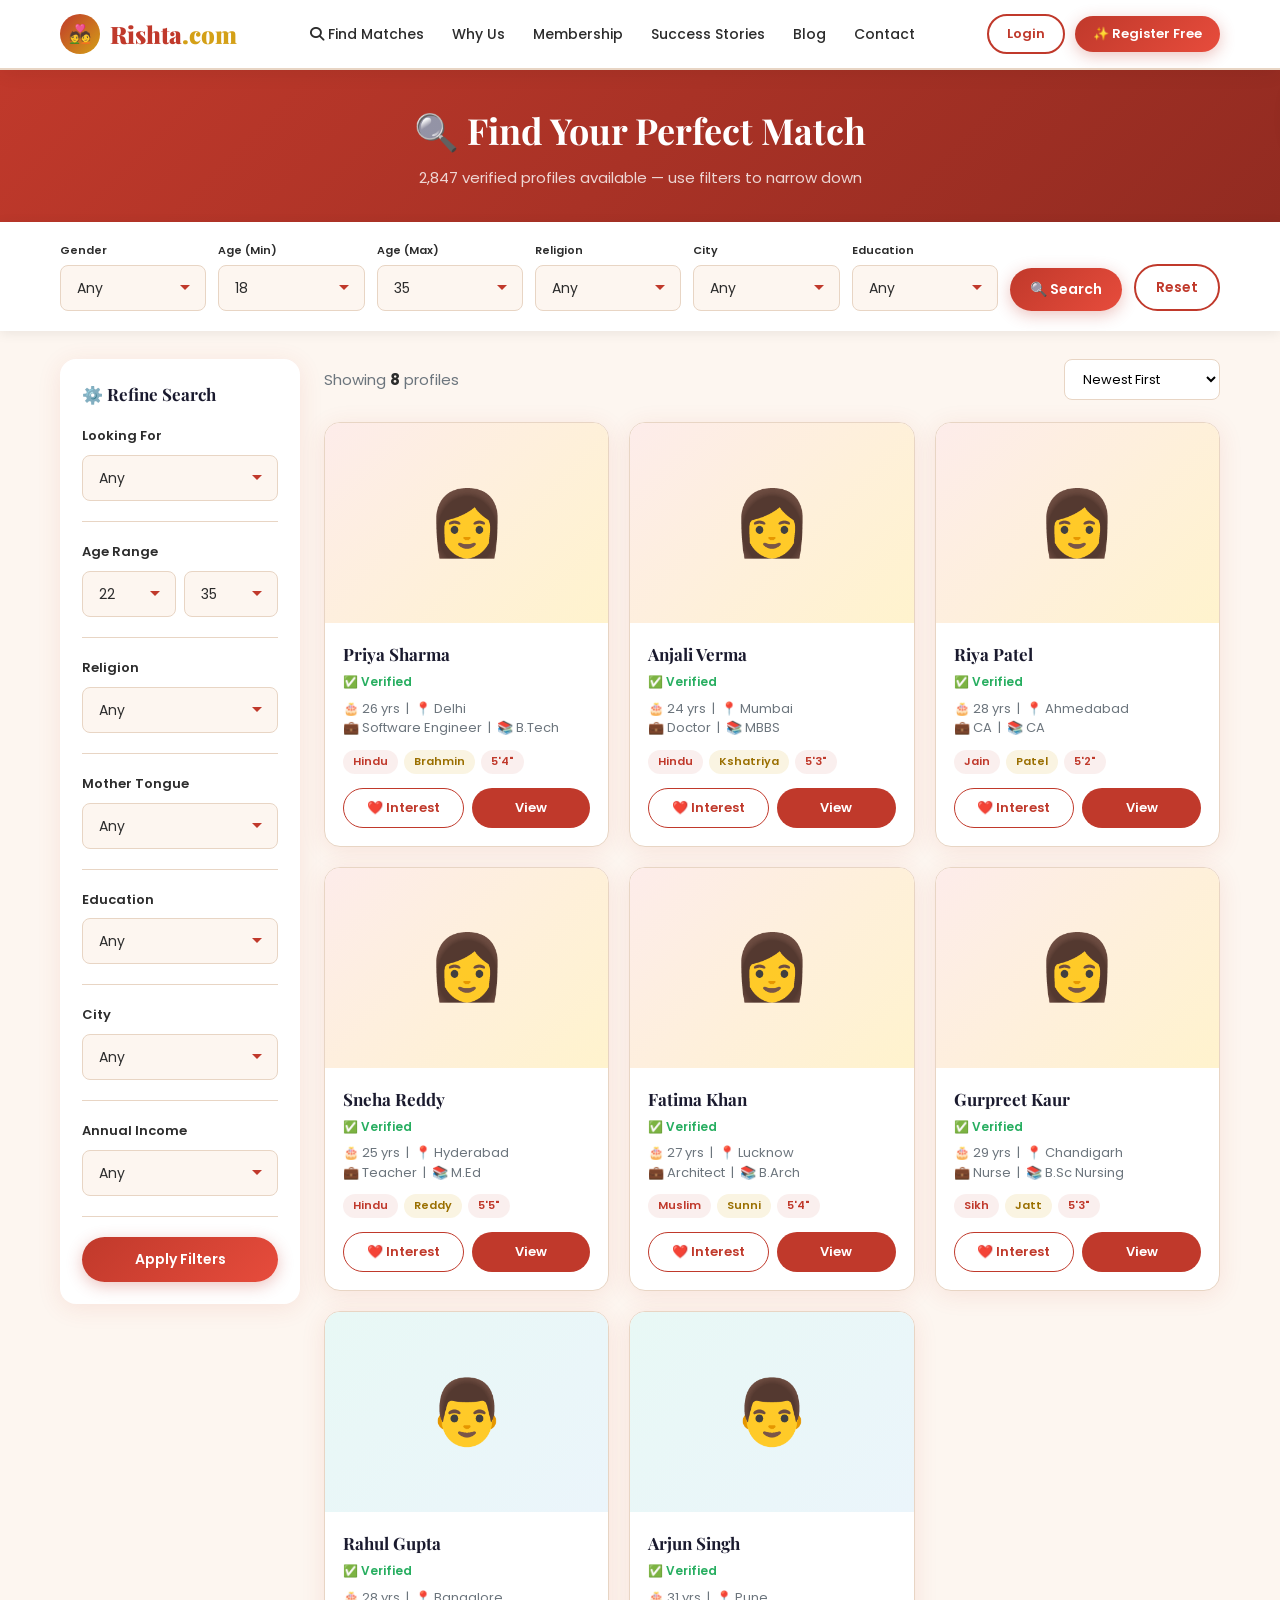
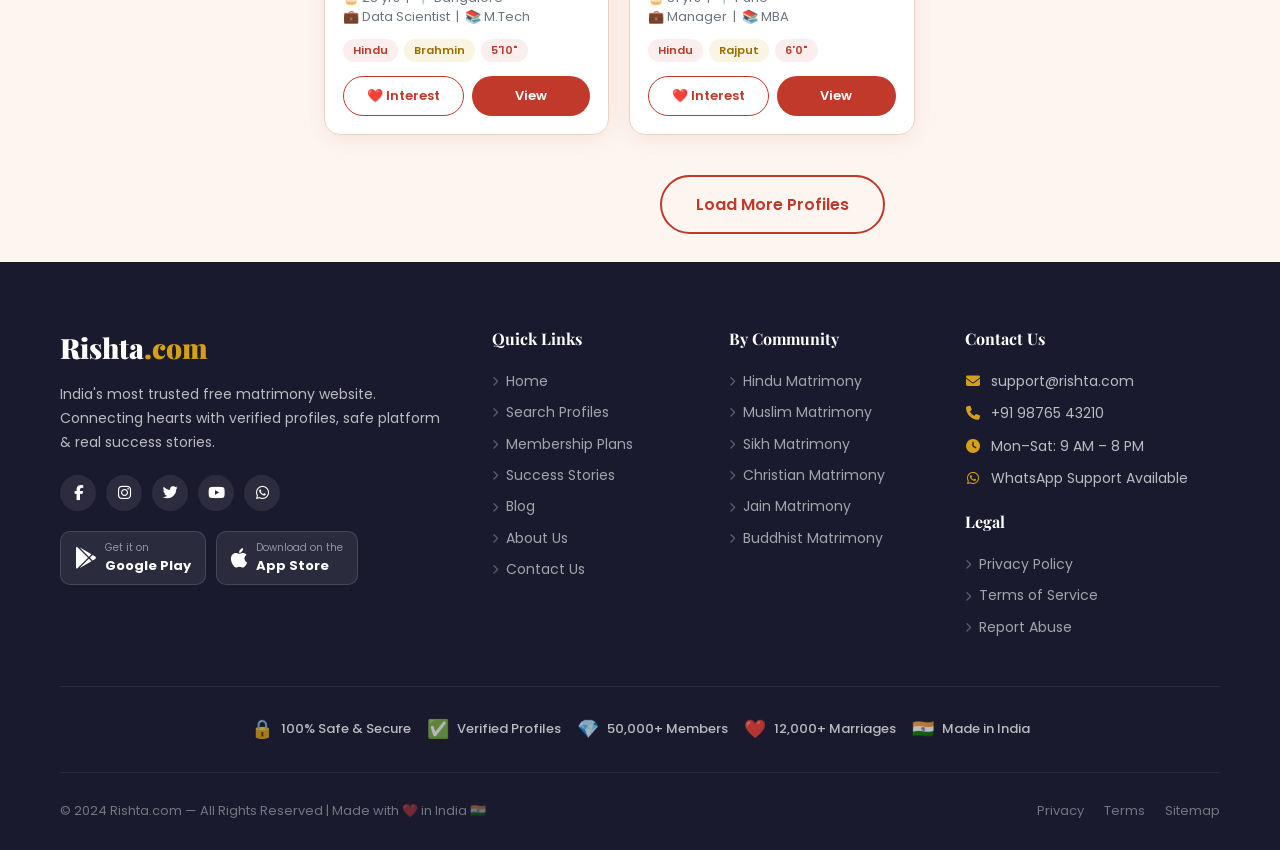
==== search.html @ bf3162d8 "Add files via upload" ====
<!DOCTYPE html>
<html lang="en">
<head>
<meta charset="UTF-8">
<meta name="viewport" content="width=device-width, initial-scale=1.0">
<meta name="description" content="Search matrimony profiles on Rishta.com. Filter by age, religion, city, education and find your perfect match.">
<title>Search Profiles - Rishta.com</title>
<link href="https://fonts.googleapis.com/css2?family=Playfair+Display:wght@400;600;700;900&family=Poppins:wght@300;400;500;600;700&display=swap" rel="stylesheet">
<link rel="stylesheet" href="https://cdnjs.cloudflare.com/ajax/libs/font-awesome/6.5.0/css/all.min.css">
<link rel="stylesheet" href="styles.css">
<style>
body { padding-top: var(--navbar-height); background: var(--off-white); }
.search-hero { background: linear-gradient(135deg, var(--red), var(--red-dark)); padding: 32px 0; text-align: center; }
.search-hero h1 { font-family: var(--font-display); font-size: clamp(22px,4vw,36px); color: white; font-weight: 700; margin-bottom: 6px; }
.search-hero p { font-size: 15px; color: rgba(255,255,255,0.8); }
.filters-bar { background: white; padding: 20px 0; box-shadow: 0 2px 12px rgba(0,0,0,0.08); position: sticky; top: var(--navbar-height); z-index: 100; }
.filters-inner { display: flex; gap: 12px; align-items: flex-end; flex-wrap: wrap; }
.filters-inner .form-group { min-width: 130px; flex: 1; }
.filters-inner .form-group label { font-size: 11px; }
.filter-btn { padding: 11px 20px; white-space: nowrap; }
.results-area { max-width: 1200px; margin: 0 auto; padding: 28px 20px; }
.results-bar { display: flex; justify-content: space-between; align-items: center; margin-bottom: 22px; flex-wrap: wrap; gap: 10px; }
.results-count { font-size: 15px; color: var(--gray); }
.results-count strong { color: var(--text); font-weight: 700; }
.sort-select { padding: 9px 14px; border: 1.5px solid var(--border); border-radius: var(--radius-sm); font-family: var(--font-body); font-size: 13px; background: white; }
.profiles-grid { display: grid; grid-template-columns: repeat(3, 1fr); gap: 20px; }
.load-more { text-align: center; margin-top: 40px; }
.no-results { text-align: center; padding: 60px 20px; }
.no-results .emoji { font-size: 60px; margin-bottom: 16px; }
/* Filter sidebar (desktop) */
.search-layout { display: grid; grid-template-columns: 240px 1fr; gap: 24px; align-items: start; }
.filter-sidebar { background: white; border-radius: var(--radius); padding: 22px; box-shadow: var(--shadow); position: sticky; top: calc(var(--navbar-height) + 80px); }
.filter-sidebar h3 { font-family: var(--font-display); font-size: 17px; font-weight: 700; margin-bottom: 18px; color: var(--dark); }
.filter-group { margin-bottom: 20px; padding-bottom: 20px; border-bottom: 1px solid var(--border); }
.filter-group:last-child { border: none; margin: 0; padding: 0; }
.filter-group label { font-size: 13px; font-weight: 600; color: var(--text); display: block; margin-bottom: 8px; }
.range-row { display: flex; gap: 8px; }
.range-row select { flex: 1; }
@media (max-width: 900px) { .search-layout { grid-template-columns: 1fr; } .filter-sidebar { display: none; } .profiles-grid { grid-template-columns: repeat(2,1fr); } }
@media (max-width: 500px) { .profiles-grid { grid-template-columns: 1fr; } }
</style>
</head>
<body>
<div id="header-placeholder"></div>

<div class="search-hero">
  <div class="container">
    <h1>🔍 Find Your Perfect Match</h1>
    <p>2,847 verified profiles available — use filters to narrow down</p>
  </div>
</div>

<!-- Sticky Filter Bar (mobile/tablet) -->
<div class="filters-bar">
  <div class="container">
    <div class="filters-inner">
      <div class="form-group"><label>Gender</label><select class="form-control" id="fGender"><option>Any</option><option>Female</option><option>Male</option></select></div>
      <div class="form-group"><label>Age (Min)</label><select class="form-control" id="fAgeMin"><option>18</option><option>20</option><option>22</option><option>24</option><option>26</option><option>28</option><option>30</option></select></div>
      <div class="form-group"><label>Age (Max)</label><select class="form-control" id="fAgeMax"><option>35</option><option>30</option><option>32</option><option>38</option><option>40</option><option>45</option></select></div>
      <div class="form-group"><label>Religion</label><select class="form-control" id="fReligion"><option>Any</option><option>Hindu</option><option>Muslim</option><option>Sikh</option><option>Christian</option><option>Jain</option></select></div>
      <div class="form-group"><label>City</label><select class="form-control" id="fCity"><option>Any</option><option>Delhi</option><option>Mumbai</option><option>Bangalore</option><option>Hyderabad</option><option>Chennai</option><option>Pune</option><option>Ahmedabad</option></select></div>
      <div class="form-group"><label>Education</label><select class="form-control" id="fEdu"><option>Any</option><option>Graduate</option><option>Post Graduate</option><option>PhD</option><option>Professional</option></select></div>
      <button class="btn btn-primary filter-btn" onclick="applyFilters()">🔍 Search</button>
      <button class="btn btn-outline filter-btn" onclick="resetFilters()">Reset</button>
    </div>
  </div>
</div>

<div class="container results-area">
  <div class="search-layout">

    <!-- Sidebar Filters (desktop) -->
    <div class="filter-sidebar">
      <h3>⚙️ Refine Search</h3>
      <div class="filter-group">
        <label>Looking For</label>
        <select class="form-control"><option>Any</option><option>Female</option><option>Male</option></select>
      </div>
      <div class="filter-group">
        <label>Age Range</label>
        <div class="range-row">
          <select class="form-control"><option>22</option><option>24</option><option>26</option><option>28</option><option>30</option></select>
          <select class="form-control"><option>35</option><option>30</option><option>32</option><option>38</option><option>40</option></select>
        </div>
      </div>
      <div class="filter-group">
        <label>Religion</label>
        <select class="form-control"><option>Any</option><option>Hindu</option><option>Muslim</option><option>Sikh</option><option>Christian</option><option>Jain</option></select>
      </div>
      <div class="filter-group">
        <label>Mother Tongue</label>
        <select class="form-control"><option>Any</option><option>Hindi</option><option>Tamil</option><option>Telugu</option><option>Marathi</option><option>Punjabi</option><option>Bengali</option></select>
      </div>
      <div class="filter-group">
        <label>Education</label>
        <select class="form-control"><option>Any</option><option>Graduate</option><option>Post Graduate</option><option>PhD</option><option>Professional Degree</option></select>
      </div>
      <div class="filter-group">
        <label>City</label>
        <select class="form-control"><option>Any</option><option>Delhi</option><option>Mumbai</option><option>Bangalore</option><option>Hyderabad</option><option>Chennai</option></select>
      </div>
      <div class="filter-group">
        <label>Annual Income</label>
        <select class="form-control"><option>Any</option><option>Below 3 LPA</option><option>3–5 LPA</option><option>5–10 LPA</option><option>10–20 LPA</option><option>20+ LPA</option></select>
      </div>
      <button class="btn btn-primary btn-full" onclick="applyFilters()">Apply Filters</button>
    </div>

    <!-- Results -->
    <div>
      <div class="results-bar">
        <div class="results-count">Showing <strong id="resultCount">8</strong> profiles</div>
        <select class="sort-select" onchange="sortProfiles(this.value)">
          <option value="new">Newest First</option>
          <option value="age-asc">Age: Low to High</option>
          <option value="age-desc">Age: High to Low</option>
        </select>
      </div>
      <div class="profiles-grid" id="searchGrid"></div>
      <div class="load-more">
        <button class="btn btn-outline btn-lg" onclick="showToast('Register to see more profiles!')">Load More Profiles</button>
      </div>
    </div>

  </div>
</div>

<div id="footer-placeholder"></div>

<script>
const profiles = [
  {id:1,name:"Priya Sharma",age:26,city:"Delhi",religion:"Hindu",profession:"Software Engineer",edu:"B.Tech",photo:"👩",caste:"Brahmin",height:"5'4\"",salary:"8 LPA",gender:"female"},
  {id:2,name:"Anjali Verma",age:24,city:"Mumbai",religion:"Hindu",profession:"Doctor",edu:"MBBS",photo:"👩",caste:"Kshatriya",height:"5'3\"",salary:"12 LPA",gender:"female"},
  {id:3,name:"Riya Patel",age:28,city:"Ahmedabad",religion:"Jain",profession:"CA",edu:"CA",photo:"👩",caste:"Patel",height:"5'2\"",salary:"10 LPA",gender:"female"},
  {id:4,name:"Sneha Reddy",age:25,city:"Hyderabad",religion:"Hindu",profession:"Teacher",edu:"M.Ed",photo:"👩",caste:"Reddy",height:"5'5\"",salary:"5 LPA",gender:"female"},
  {id:5,name:"Fatima Khan",age:27,city:"Lucknow",religion:"Muslim",profession:"Architect",edu:"B.Arch",photo:"👩",caste:"Sunni",height:"5'4\"",salary:"7 LPA",gender:"female"},
  {id:6,name:"Gurpreet Kaur",age:29,city:"Chandigarh",religion:"Sikh",profession:"Nurse",edu:"B.Sc Nursing",photo:"👩",caste:"Jatt",height:"5'3\"",salary:"6 LPA",gender:"female"},
  {id:7,name:"Rahul Gupta",age:28,city:"Bangalore",religion:"Hindu",profession:"Data Scientist",edu:"M.Tech",photo:"👨",caste:"Brahmin",height:"5'10\"",salary:"18 LPA",gender:"male"},
  {id:8,name:"Arjun Singh",age:31,city:"Pune",religion:"Hindu",profession:"Manager",edu:"MBA",photo:"👨",caste:"Rajput",height:"6'0\"",salary:"25 LPA",gender:"male"},
];

let filteredProfiles = [...profiles];

function renderGrid(data) {
  const grid = document.getElementById('searchGrid');
  document.getElementById('resultCount').textContent = data.length;
  if(!data.length) { grid.innerHTML = `<div class="no-results" style="grid-column:1/-1"><div class="emoji">🔍</div><h3>No profiles found</h3><p>Try adjusting your filters</p></div>`; return; }
  grid.innerHTML = data.map(p => {
    const bg = p.gender==='female' ? 'linear-gradient(135deg,#FDECEA,#FFF3CD)' : 'linear-gradient(135deg,#E8F8F5,#EBF5FB)';
    return `<div class="profile-card" onclick="location.href='profile.html?id=${p.id}'">
      <div class="profile-photo-wrap" style="background:${bg}">${p.photo}</div>
      <div class="profile-card-body">
        <div class="profile-name">${p.name}</div>
        <div class="verified">✅ Verified</div>
        <div class="profile-meta">🎂 ${p.age} yrs &nbsp;|&nbsp; 📍 ${p.city}<br>💼 ${p.profession} &nbsp;|&nbsp; 📚 ${p.edu}</div>
        <div class="profile-tags">
          <span class="profile-tag">${p.religion}</span>
          <span class="profile-tag gold">${p.caste}</span>
          <span class="profile-tag">${p.height}</span>
        </div>
        <div class="profile-card-actions">
          <button class="btn-interest" onclick="event.stopPropagation();showToast('Interest sent! ❤️')">❤️ Interest</button>
          <button class="btn-view-profile" onclick="event.stopPropagation();location.href='profile.html?id=${p.id}'">View</button>
        </div>
      </div>
    </div>`;
  }).join('');
}

function applyFilters() {
  filteredProfiles = [...profiles];
  renderGrid(filteredProfiles);
  showToast(`Found ${filteredProfiles.length} profiles!`);
}
function resetFilters() { filteredProfiles = [...profiles]; renderGrid(filteredProfiles); }
function sortProfiles(val) {
  if(val==='age-asc') filteredProfiles.sort((a,b)=>a.age-b.age);
  else if(val==='age-desc') filteredProfiles.sort((a,b)=>b.age-a.age);
  else filteredProfiles.sort((a,b)=>a.id-b.id);
  renderGrid(filteredProfiles);
}

document.addEventListener('DOMContentLoaded', () => {
  renderGrid(profiles);
  loadHTML('header-placeholder','header.html');
  loadHTML('footer-placeholder','footer.html');
});

async function loadHTML(id, file) {
  try { const r = await fetch(file); if(r.ok) document.getElementById(id).innerHTML = await r.text(); } catch(e) {}
}
function showToast(msg,type='success'){const t=document.getElementById('toast');if(!t)return;document.getElementById('toastMsg').textContent=msg;t.className='toast show '+type;setTimeout(()=>t.classList.remove('show'),3500);}
function openModal(id){const m=document.getElementById(id);if(m){m.classList.add('active');document.body.style.overflow='hidden';}}
function closeModal(id){const m=document.getElementById(id);if(m){m.classList.remove('active');document.body.style.overflow='';}}
</script>
</body>
</html>
---- styles.css ----
/* ============================================
   RISHTA.COM - Global Stylesheet
   File: styles.css
   ============================================ */

/* ===== CSS VARIABLES ===== */
:root {
  --red: #C0392B;
  --red-dark: #922B21;
  --red-light: #E74C3C;
  --gold: #D4A017;
  --gold-light: #F1C40F;
  --gold-pale: #FFF8E7;
  --white: #FFFFFF;
  --off-white: #FDF6F0;
  --gray-light: #F8F9FA;
  --gray: #6C757D;
  --dark: #1A1A2E;
  --text: #2C2C2C;
  --border: #E8D5C4;
  --shadow: 0 4px 24px rgba(192,57,43,0.10);
  --shadow-lg: 0 12px 48px rgba(192,57,43,0.18);
  --radius: 16px;
  --radius-sm: 8px;
  --font-display: 'Playfair Display', serif;
  --font-body: 'Poppins', sans-serif;
  --navbar-height: 70px;
}

/* ===== RESET ===== */
*, *::before, *::after { box-sizing: border-box; margin: 0; padding: 0; }
html { scroll-behavior: smooth; font-size: 16px; }
body { font-family: var(--font-body); color: var(--text); background: var(--white); overflow-x: hidden; line-height: 1.6; }
img { max-width: 100%; display: block; }
a { text-decoration: none; color: inherit; }
ul { list-style: none; }
button { cursor: pointer; font-family: var(--font-body); }
input, select, textarea { font-family: var(--font-body); }

/* ===== SCROLLBAR ===== */
::-webkit-scrollbar { width: 5px; }
::-webkit-scrollbar-track { background: var(--off-white); }
::-webkit-scrollbar-thumb { background: var(--gold); border-radius: 3px; }

/* ===== UTILITY ===== */
.container { max-width: 1200px; margin: 0 auto; padding: 0 20px; }
.section-pad { padding: 80px 0; }
.section-pad-sm { padding: 60px 0; }
.text-center { text-align: center; }
.flex { display: flex; }
.flex-center { display: flex; align-items: center; justify-content: center; }
.grid { display: grid; }
.hidden { display: none !important; }

/* ===== SECTION HEADER ===== */
.section-tag {
  display: inline-flex; align-items: center; gap: 8px;
  background: rgba(192,57,43,0.08); color: var(--red);
  font-size: 13px; font-weight: 600; padding: 6px 18px;
  border-radius: 50px; margin-bottom: 14px; letter-spacing: 0.5px;
}
.section-title {
  font-family: var(--font-display);
  font-size: clamp(26px, 4vw, 42px);
  font-weight: 700; color: var(--dark);
  margin-bottom: 14px; line-height: 1.2;
}
.section-title span { color: var(--red); }
.section-subtitle {
  font-size: 16px; color: var(--gray);
  max-width: 560px; line-height: 1.7;
}
.section-header { text-align: center; margin-bottom: 52px; }
.section-header .section-subtitle { margin: 0 auto; }

/* ===== BUTTONS ===== */
.btn {
  display: inline-flex; align-items: center; justify-content: center; gap: 8px;
  padding: 12px 26px; border-radius: 50px;
  font-size: 14px; font-weight: 600; border: none;
  transition: all 0.25s ease; white-space: nowrap; cursor: pointer;
}
.btn-sm { padding: 8px 18px; font-size: 13px; }
.btn-lg { padding: 15px 34px; font-size: 16px; }
.btn-full { width: 100%; }
.btn-primary {
  background: linear-gradient(135deg, var(--red), var(--red-light));
  color: white; box-shadow: 0 4px 16px rgba(192,57,43,0.3);
}
.btn-primary:hover { transform: translateY(-2px); box-shadow: 0 8px 24px rgba(192,57,43,0.4); }
.btn-gold {
  background: linear-gradient(135deg, var(--gold), var(--gold-light));
  color: white; box-shadow: 0 4px 16px rgba(212,160,23,0.3);
}
.btn-gold:hover { transform: translateY(-2px); box-shadow: 0 8px 24px rgba(212,160,23,0.4); }
.btn-outline { border: 2px solid var(--red); color: var(--red); background: transparent; }
.btn-outline:hover { background: var(--red); color: white; }
.btn-outline-white { border: 2px solid white; color: white; background: transparent; }
.btn-outline-white:hover { background: white; color: var(--red); }
.btn-white { background: white; color: var(--red); }
.btn-white:hover { background: var(--gold-pale); }

/* ===== FORMS ===== */
.form-group { display: flex; flex-direction: column; gap: 6px; }
.form-group label { font-size: 13px; font-weight: 600; color: var(--text); }
.form-control {
  width: 100%; padding: 12px 16px;
  border: 1.5px solid var(--border); border-radius: var(--radius-sm);
  font-size: 14px; color: var(--text); background: var(--off-white);
  transition: border-color 0.2s, background 0.2s;
  appearance: none; -webkit-appearance: none;
}
.form-control:focus { outline: none; border-color: var(--red); background: white; }
select.form-control {
  background-image: url("data:image/svg+xml,%3Csvg xmlns='http://www.w3.org/2000/svg' width='12' height='12' viewBox='0 0 12 12'%3E%3Cpath fill='%23C0392B' d='M6 8L1 3h10z'/%3E%3C/svg%3E");
  background-repeat: no-repeat; background-position: right 14px center;
  padding-right: 36px;
}
.form-row { display: grid; grid-template-columns: 1fr 1fr; gap: 16px; }
@media (max-width: 480px) { .form-row { grid-template-columns: 1fr; } }

/* ===== CARDS ===== */
.card {
  background: white; border-radius: var(--radius);
  box-shadow: var(--shadow); border: 1px solid var(--border);
  transition: transform 0.3s, box-shadow 0.3s;
  overflow: hidden;
}
.card:hover { transform: translateY(-5px); box-shadow: var(--shadow-lg); }
.card-body { padding: 24px; }

/* ===== BADGES ===== */
.badge { display: inline-flex; align-items: center; gap: 4px; padding: 3px 10px; border-radius: 50px; font-size: 11px; font-weight: 700; }
.badge-green { background: rgba(39,174,96,0.1); color: #27AE60; }
.badge-red { background: rgba(192,57,43,0.1); color: var(--red); }
.badge-gold { background: rgba(212,160,23,0.12); color: #9A6F00; }

/* ===== VERIFIED ===== */
.verified { display: inline-flex; align-items: center; gap: 5px; font-size: 12px; color: #27AE60; font-weight: 600; }

/* ===== TOAST ===== */
.toast {
  position: fixed; top: 85px; right: 20px; z-index: 9999;
  background: var(--dark); color: white; border-radius: 12px;
  padding: 14px 20px; font-size: 14px; font-weight: 500;
  display: flex; align-items: center; gap: 10px;
  box-shadow: 0 8px 24px rgba(0,0,0,0.3);
  transform: translateX(120%); transition: transform 0.35s ease;
  max-width: 320px;
}
.toast.show { transform: translateX(0); }
.toast.success { border-left: 4px solid #27AE60; }
.toast.error { border-left: 4px solid var(--red); }

/* ===== MODAL ===== */
.modal-overlay {
  position: fixed; inset: 0; z-index: 5000;
  background: rgba(0,0,0,0.65); backdrop-filter: blur(4px);
  display: none; align-items: center; justify-content: center; padding: 16px;
}
.modal-overlay.active { display: flex; }
.modal {
  background: white; border-radius: 24px; padding: 36px;
  width: 100%; max-width: 480px; position: relative;
  max-height: 90vh; overflow-y: auto;
  animation: modalIn 0.3s ease;
}
@keyframes modalIn { from{opacity:0;transform:scale(0.92)} to{opacity:1;transform:scale(1)} }
.modal-close {
  position: absolute; top: 14px; right: 14px;
  width: 34px; height: 34px; border-radius: 50%;
  border: none; background: var(--gray-light); font-size: 16px;
  display: flex; align-items: center; justify-content: center;
  transition: all 0.2s;
}
.modal-close:hover { background: var(--red); color: white; }
.modal-title { font-family: var(--font-display); font-size: 24px; font-weight: 700; color: var(--dark); margin-bottom: 6px; }
.modal-subtitle { font-size: 14px; color: var(--gray); margin-bottom: 24px; }

/* ===== NOTIFICATION POPUP ===== */
.notif-popup {
  position: fixed; bottom: 20px; right: 20px; z-index: 8000;
  background: white; border-radius: 14px; padding: 16px 20px;
  box-shadow: 0 8px 32px rgba(0,0,0,0.15); border-left: 4px solid var(--red);
  max-width: 300px; width: calc(100% - 40px);
  display: none; gap: 12px; align-items: flex-start;
  animation: slideInRight 0.35s ease;
}
.notif-popup.show { display: flex; }
@keyframes slideInRight { from{opacity:0;transform:translateX(80px)} to{opacity:1;transform:translateX(0)} }
.notif-icon { font-size: 22px; flex-shrink: 0; }
.notif-title { font-size: 14px; font-weight: 700; color: var(--dark); }
.notif-msg { font-size: 12px; color: var(--gray); margin-top: 3px; line-height: 1.5; }
.notif-close { position: absolute; top: 8px; right: 10px; background: none; border: none; color: var(--gray); font-size: 15px; }

/* ===== INSTALL BANNER ===== */
.install-banner {
  position: fixed; top: 76px; left: 50%; transform: translateX(-50%);
  z-index: 900; background: linear-gradient(135deg, var(--dark), #2D1515);
  color: white; border-radius: 50px; padding: 12px 22px;
  display: none; align-items: center; gap: 14px;
  box-shadow: 0 8px 32px rgba(0,0,0,0.4);
  animation: dropDown 0.4s ease; white-space: nowrap;
}
.install-banner.show { display: flex; }
@keyframes dropDown { from{opacity:0;transform:translateX(-50%) translateY(-20px)} to{opacity:1;transform:translateX(-50%) translateY(0)} }
.install-banner p { font-size: 14px; }
.install-banner span.highlight { color: var(--gold); font-weight: 700; }
.install-banner-btn { padding: 8px 18px; border-radius: 50px; font-size: 13px; font-weight: 700; background: var(--gold); color: white; border: none; cursor: pointer; }
.install-banner-close { background: none; border: none; color: rgba(255,255,255,0.5); font-size: 18px; cursor: pointer; }
@media (max-width: 600px) {
  .install-banner { white-space: normal; border-radius: 16px; width: calc(100% - 32px); top: 80px; }
}

/* ===== PROFILE CARD ===== */
.profile-card { background: white; border-radius: var(--radius); overflow: hidden; box-shadow: var(--shadow); border: 1px solid var(--border); transition: all 0.3s; cursor: pointer; }
.profile-card:hover { transform: translateY(-6px); box-shadow: var(--shadow-lg); }
.profile-photo-wrap { width: 100%; height: 200px; background: linear-gradient(135deg, #FDECEA, #FFF3CD); display: flex; align-items: center; justify-content: center; font-size: 64px; overflow: hidden; position: relative; }
.profile-photo-wrap img { width: 100%; height: 100%; object-fit: cover; }
.profile-card-body { padding: 18px; }
.profile-name { font-family: var(--font-display); font-size: 17px; font-weight: 700; color: var(--dark); }
.profile-meta { font-size: 13px; color: var(--gray); margin-top: 5px; line-height: 1.5; }
.profile-tags { display: flex; flex-wrap: wrap; gap: 6px; margin-top: 12px; }
.profile-tag { font-size: 11px; font-weight: 600; padding: 3px 10px; border-radius: 50px; background: rgba(192,57,43,0.08); color: var(--red); }
.profile-tag.gold { background: rgba(212,160,23,0.12); color: #9A6F00; }
.profile-card-actions { display: flex; gap: 8px; margin-top: 14px; }
.btn-interest { flex: 1; padding: 9px; font-size: 13px; font-weight: 600; border-radius: 50px; border: 1.5px solid var(--red); color: var(--red); background: transparent; transition: all 0.2s; }
.btn-interest:hover { background: var(--red); color: white; }
.btn-view-profile { flex: 1; padding: 9px; font-size: 13px; font-weight: 600; border-radius: 50px; border: none; background: var(--red); color: white; transition: all 0.2s; }
.btn-view-profile:hover { background: var(--red-dark); }

/* ===== PLAN CARD ===== */
.plan-card {
  border-radius: var(--radius); padding: 36px 28px;
  border: 2px solid var(--border); background: white;
  position: relative; text-align: center; transition: all 0.3s;
}
.plan-card:hover { transform: translateY(-6px); box-shadow: var(--shadow-lg); }
.plan-card.popular { border-color: var(--gold); background: linear-gradient(180deg, var(--gold-pale) 0%, white 100%); box-shadow: 0 0 0 4px rgba(212,160,23,0.12); }
.plan-badge { position: absolute; top: -14px; left: 50%; transform: translateX(-50%); background: linear-gradient(135deg, var(--gold), var(--gold-light)); color: white; font-size: 11px; font-weight: 700; padding: 5px 18px; border-radius: 50px; white-space: nowrap; }
.plan-icon { font-size: 36px; margin-bottom: 12px; }
.plan-name { font-family: var(--font-display); font-size: 22px; font-weight: 700; color: var(--dark); margin-bottom: 8px; }
.plan-price { font-family: var(--font-display); font-size: 48px; font-weight: 900; color: var(--red); line-height: 1; }
.plan-price sup { font-size: 22px; vertical-align: top; margin-top: 10px; display: inline-block; }
.plan-duration { font-size: 13px; color: var(--gray); margin-top: 4px; margin-bottom: 24px; }
.plan-features { list-style: none; text-align: left; margin-bottom: 28px; }
.plan-features li { font-size: 14px; padding: 9px 0; display: flex; align-items: center; gap: 10px; border-bottom: 1px solid var(--border); color: var(--text); }
.plan-features li:last-child { border: none; }
.check { color: #27AE60; } .cross { color: #E74C3C; }

/* ===== STEP INDICATOR ===== */
.step-dots { display: flex; gap: 8px; margin-bottom: 24px; }
.step-dot { flex: 1; height: 4px; border-radius: 2px; background: var(--border); transition: all 0.3s; }
.step-dot.active { background: var(--red); }
.step-dot.done { background: var(--gold); }

/* ===== OTP ===== */
.otp-group { display: flex; gap: 10px; justify-content: center; margin: 20px 0; }
.otp-input { width: 48px; height: 52px; text-align: center; font-size: 20px; font-weight: 700; border: 1.5px solid var(--border); border-radius: var(--radius-sm); transition: border-color 0.2s; }
.otp-input:focus { outline: none; border-color: var(--red); }

/* ===== ANIMATIONS ===== */
@keyframes fadeInUp { from{opacity:0;transform:translateY(24px)} to{opacity:1;transform:translateY(0)} }
@keyframes pulse { 0%,100%{opacity:0.5;transform:translate(-50%,-50%) scale(1)} 50%{opacity:1;transform:translate(-50%,-50%) scale(1.1)} }
.anim-fade-up { animation: fadeInUp 0.6s ease both; }
.anim-delay-1 { animation-delay: 0.1s; }
.anim-delay-2 { animation-delay: 0.2s; }
.anim-delay-3 { animation-delay: 0.3s; }
.anim-delay-4 { animation-delay: 0.4s; }

/* ===== DIVIDER ===== */
.divider { text-align: center; font-size: 13px; color: var(--gray); margin: 16px 0; position: relative; }
.divider::before, .divider::after { content: ''; position: absolute; top: 50%; width: 40%; height: 1px; background: var(--border); }
.divider::before { left: 0; } .divider::after { right: 0; }

/* ===== MOBILE NAV ===== */
.mobile-nav {
  position: fixed; inset: 0; z-index: 4000;
  background: rgba(0,0,0,0.5); backdrop-filter: blur(4px);
  display: none;
}
.mobile-nav.active { display: block; }
.mobile-nav-panel {
  position: absolute; top: 0; right: 0; bottom: 0;
  width: min(300px, 85vw); background: white;
  padding: 24px; overflow-y: auto;
  animation: slideInPanel 0.3s ease;
}
@keyframes slideInPanel { from{transform:translateX(100%)} to{transform:translateX(0)} }
.mobile-nav-header { display: flex; justify-content: space-between; align-items: center; margin-bottom: 28px; }
.mobile-nav-logo { font-family: var(--font-display); font-size: 22px; font-weight: 900; color: var(--red); }
.mobile-nav-logo span { color: var(--gold); }
.mobile-nav-close { background: none; border: none; font-size: 22px; color: var(--gray); }
.mobile-nav-links { display: flex; flex-direction: column; gap: 4px; }
.mobile-nav-links a { display: flex; align-items: center; gap: 12px; padding: 13px 14px; border-radius: var(--radius-sm); font-size: 15px; font-weight: 500; color: var(--text); transition: all 0.2s; }
.mobile-nav-links a:hover { background: rgba(192,57,43,0.07); color: var(--red); }
.mobile-nav-links a i { width: 20px; color: var(--red); }
.mobile-nav-actions { display: flex; flex-direction: column; gap: 10px; margin-top: 24px; padding-top: 24px; border-top: 1px solid var(--border); }

/* ===== RESPONSIVE GRID HELPERS ===== */
.grid-4 { display: grid; grid-template-columns: repeat(4, 1fr); gap: 20px; }
.grid-3 { display: grid; grid-template-columns: repeat(3, 1fr); gap: 24px; }
.grid-2 { display: grid; grid-template-columns: repeat(2, 1fr); gap: 24px; }
@media (max-width: 1100px) { .grid-4 { grid-template-columns: repeat(2, 1fr); } }
@media (max-width: 768px) {
  .grid-4 { grid-template-columns: repeat(2, 1fr); gap: 14px; }
  .grid-3 { grid-template-columns: 1fr; }
  .grid-2 { grid-template-columns: 1fr; }
  .section-pad { padding: 56px 0; }
}
@media (max-width: 480px) {
  .grid-4 { grid-template-columns: 1fr; }
  .btn-lg { padding: 13px 24px; font-size: 15px; }
}

/* ===== PROGRESS BAR ===== */
.progress-bar { height: 8px; background: var(--border); border-radius: 4px; overflow: hidden; margin-top: 8px; }
.progress-fill { height: 100%; background: linear-gradient(90deg, var(--red), var(--gold)); border-radius: 4px; transition: width 0.8s ease; }
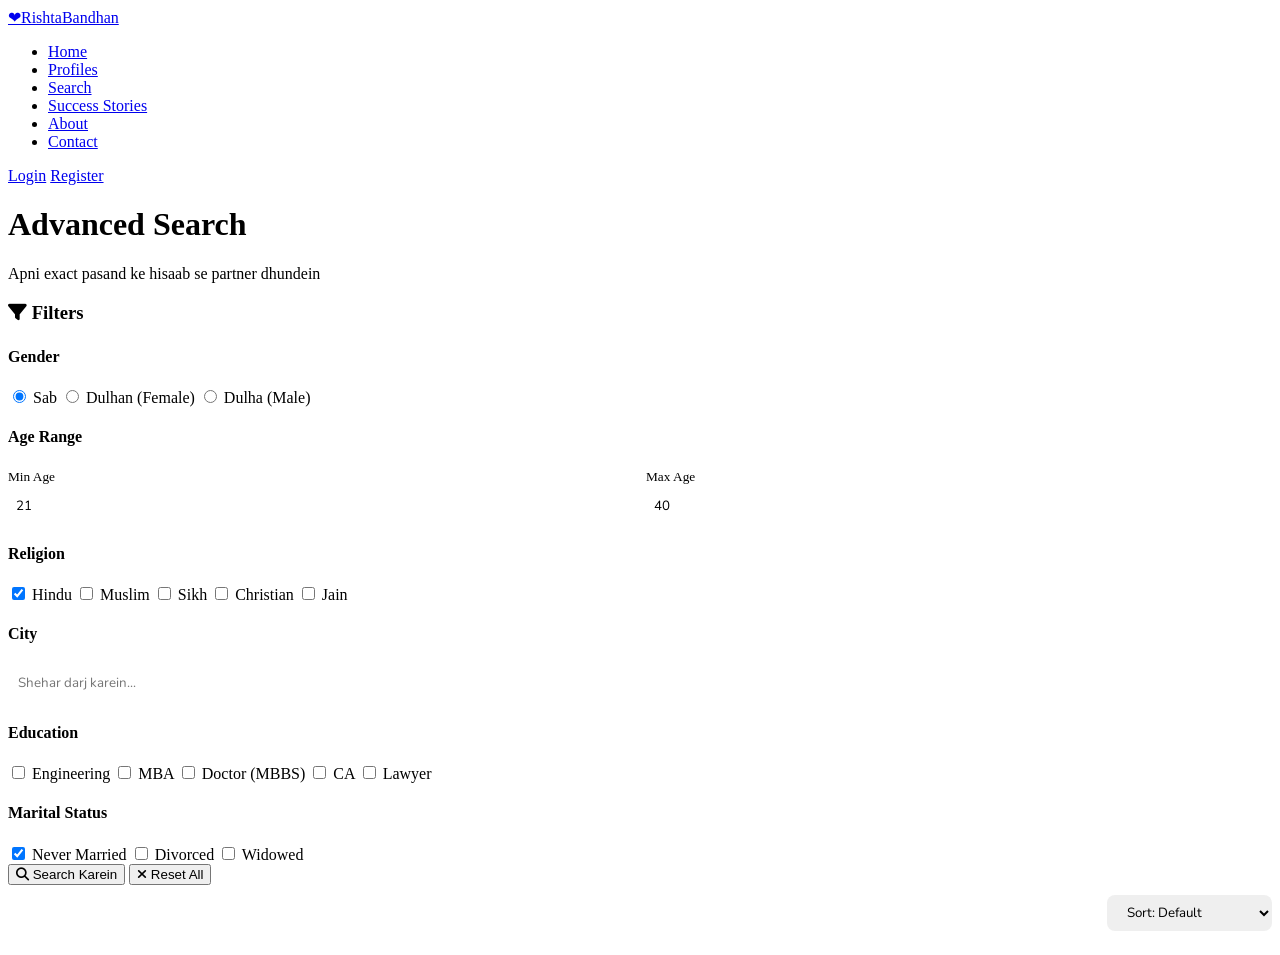
==== commit 2556b16a: "Add files via upload" ====
--- a/search.html
+++ b/search.html
@@ -1,197 +1,166 @@
 <!DOCTYPE html>
-<html lang="en">
+<html lang="hi">
 <head>
-<meta charset="UTF-8">
-<meta name="viewport" content="width=device-width, initial-scale=1.0">
-<meta name="description" content="Search matrimony profiles on Rishta.com. Filter by age, religion, city, education and find your perfect match.">
-<title>Search Profiles - Rishta.com</title>
-<link href="https://fonts.googleapis.com/css2?family=Playfair+Display:wght@400;600;700;900&family=Poppins:wght@300;400;500;600;700&display=swap" rel="stylesheet">
-<link rel="stylesheet" href="https://cdnjs.cloudflare.com/ajax/libs/font-awesome/6.5.0/css/all.min.css">
-<link rel="stylesheet" href="styles.css">
-<style>
-body { padding-top: var(--navbar-height); background: var(--off-white); }
-.search-hero { background: linear-gradient(135deg, var(--red), var(--red-dark)); padding: 32px 0; text-align: center; }
-.search-hero h1 { font-family: var(--font-display); font-size: clamp(22px,4vw,36px); color: white; font-weight: 700; margin-bottom: 6px; }
-.search-hero p { font-size: 15px; color: rgba(255,255,255,0.8); }
-.filters-bar { background: white; padding: 20px 0; box-shadow: 0 2px 12px rgba(0,0,0,0.08); position: sticky; top: var(--navbar-height); z-index: 100; }
-.filters-inner { display: flex; gap: 12px; align-items: flex-end; flex-wrap: wrap; }
-.filters-inner .form-group { min-width: 130px; flex: 1; }
-.filters-inner .form-group label { font-size: 11px; }
-.filter-btn { padding: 11px 20px; white-space: nowrap; }
-.results-area { max-width: 1200px; margin: 0 auto; padding: 28px 20px; }
-.results-bar { display: flex; justify-content: space-between; align-items: center; margin-bottom: 22px; flex-wrap: wrap; gap: 10px; }
-.results-count { font-size: 15px; color: var(--gray); }
-.results-count strong { color: var(--text); font-weight: 700; }
-.sort-select { padding: 9px 14px; border: 1.5px solid var(--border); border-radius: var(--radius-sm); font-family: var(--font-body); font-size: 13px; background: white; }
-.profiles-grid { display: grid; grid-template-columns: repeat(3, 1fr); gap: 20px; }
-.load-more { text-align: center; margin-top: 40px; }
-.no-results { text-align: center; padding: 60px 20px; }
-.no-results .emoji { font-size: 60px; margin-bottom: 16px; }
-/* Filter sidebar (desktop) */
-.search-layout { display: grid; grid-template-columns: 240px 1fr; gap: 24px; align-items: start; }
-.filter-sidebar { background: white; border-radius: var(--radius); padding: 22px; box-shadow: var(--shadow); position: sticky; top: calc(var(--navbar-height) + 80px); }
-.filter-sidebar h3 { font-family: var(--font-display); font-size: 17px; font-weight: 700; margin-bottom: 18px; color: var(--dark); }
-.filter-group { margin-bottom: 20px; padding-bottom: 20px; border-bottom: 1px solid var(--border); }
-.filter-group:last-child { border: none; margin: 0; padding: 0; }
-.filter-group label { font-size: 13px; font-weight: 600; color: var(--text); display: block; margin-bottom: 8px; }
-.range-row { display: flex; gap: 8px; }
-.range-row select { flex: 1; }
-@media (max-width: 900px) { .search-layout { grid-template-columns: 1fr; } .filter-sidebar { display: none; } .profiles-grid { grid-template-columns: repeat(2,1fr); } }
-@media (max-width: 500px) { .profiles-grid { grid-template-columns: 1fr; } }
-</style>
+  <meta charset="UTF-8" />
+  <meta name="viewport" content="width=device-width, initial-scale=1.0" />
+  <title>Advanced Search - RishtaBandhan</title>
+  <link rel="stylesheet" href="css/style.css" />
+  <link rel="stylesheet" href="css/animations.css" />
+  <link href="https://fonts.googleapis.com/css2?family=Playfair+Display:ital,wght@0,400;0,700;1,400&family=Nunito:wght@300;400;600;700&display=swap" rel="stylesheet" />
+  <link rel="stylesheet" href="https://cdnjs.cloudflare.com/ajax/libs/font-awesome/6.5.0/css/all.min.css" />
 </head>
 <body>
-<div id="header-placeholder"></div>
 
-<div class="search-hero">
-  <div class="container">
-    <h1>🔍 Find Your Perfect Match</h1>
-    <p>2,847 verified profiles available — use filters to narrow down</p>
-  </div>
-</div>
+  <nav class="navbar" id="navbar">
+    <div class="nav-container">
+      <a href="index.html" class="logo"><span class="logo-icon">❤</span><span class="logo-text">RishtaBandhan</span></a>
+      <ul class="nav-links" id="navLinks">
+        <li><a href="index.html">Home</a></li>
+        <li><a href="profiles.html">Profiles</a></li>
+        <li><a href="search.html" class="active">Search</a></li>
+        <li><a href="success-stories.html">Success Stories</a></li>
+        <li><a href="about.html">About</a></li>
+        <li><a href="contact.html">Contact</a></li>
+      </ul>
+      <div class="nav-actions">
+        <a href="login.html" class="btn btn-outline">Login</a>
+        <a href="register.html" class="btn btn-primary">Register</a>
+      </div>
+      <div class="hamburger" id="hamburger"><span></span><span></span><span></span></div>
+    </div>
+  </nav>
 
-<!-- Sticky Filter Bar (mobile/tablet) -->
-<div class="filters-bar">
-  <div class="container">
-    <div class="filters-inner">
-      <div class="form-group"><label>Gender</label><select class="form-control" id="fGender"><option>Any</option><option>Female</option><option>Male</option></select></div>
-      <div class="form-group"><label>Age (Min)</label><select class="form-control" id="fAgeMin"><option>18</option><option>20</option><option>22</option><option>24</option><option>26</option><option>28</option><option>30</option></select></div>
-      <div class="form-group"><label>Age (Max)</label><select class="form-control" id="fAgeMax"><option>35</option><option>30</option><option>32</option><option>38</option><option>40</option><option>45</option></select></div>
-      <div class="form-group"><label>Religion</label><select class="form-control" id="fReligion"><option>Any</option><option>Hindu</option><option>Muslim</option><option>Sikh</option><option>Christian</option><option>Jain</option></select></div>
-      <div class="form-group"><label>City</label><select class="form-control" id="fCity"><option>Any</option><option>Delhi</option><option>Mumbai</option><option>Bangalore</option><option>Hyderabad</option><option>Chennai</option><option>Pune</option><option>Ahmedabad</option></select></div>
-      <div class="form-group"><label>Education</label><select class="form-control" id="fEdu"><option>Any</option><option>Graduate</option><option>Post Graduate</option><option>PhD</option><option>Professional</option></select></div>
-      <button class="btn btn-primary filter-btn" onclick="applyFilters()">🔍 Search</button>
-      <button class="btn btn-outline filter-btn" onclick="resetFilters()">Reset</button>
+  <div class="page-header">
+    <div class="container">
+      <h1>Advanced Search</h1>
+      <p>Apni exact pasand ke hisaab se partner dhundein</p>
     </div>
   </div>
-</div>
 
-<div class="container results-area">
   <div class="search-layout">
+    <!-- Filters -->
+    <aside class="search-filters">
+      <h3 style="margin-bottom:24px;color:var(--secondary)"><i class="fas fa-filter" style="color:var(--primary)"></i> Filters</h3>
 
-    <!-- Sidebar Filters (desktop) -->
-    <div class="filter-sidebar">
-      <h3>⚙️ Refine Search</h3>
-      <div class="filter-group">
-        <label>Looking For</label>
-        <select class="form-control"><option>Any</option><option>Female</option><option>Male</option></select>
-      </div>
-      <div class="filter-group">
-        <label>Age Range</label>
-        <div class="range-row">
-          <select class="form-control"><option>22</option><option>24</option><option>26</option><option>28</option><option>30</option></select>
-          <select class="form-control"><option>35</option><option>30</option><option>32</option><option>38</option><option>40</option></select>
+      <div class="filter-section">
+        <h4>Gender</h4>
+        <div class="checkbox-group">
+          <label class="checkbox-item"><input type="radio" name="gender" value="all" checked /> Sab</label>
+          <label class="checkbox-item"><input type="radio" name="gender" value="female" /> Dulhan (Female)</label>
+          <label class="checkbox-item"><input type="radio" name="gender" value="male" /> Dulha (Male)</label>
         </div>
       </div>
-      <div class="filter-group">
-        <label>Religion</label>
-        <select class="form-control"><option>Any</option><option>Hindu</option><option>Muslim</option><option>Sikh</option><option>Christian</option><option>Jain</option></select>
+
+      <div class="filter-section">
+        <h4>Age Range</h4>
+        <div style="display:flex;gap:12px">
+          <div style="flex:1">
+            <small style="color:var(--text-light)">Min Age</small>
+            <input type="number" id="filterAgeMin" value="21" min="18" max="60" style="width:100%;margin-top:4px;padding:8px;border:1.5px solid var(--border);border-radius:8px;font-family:Nunito,sans-serif" />
+          </div>
+          <div style="flex:1">
+            <small style="color:var(--text-light)">Max Age</small>
+            <input type="number" id="filterAgeMax" value="40" min="18" max="70" style="width:100%;margin-top:4px;padding:8px;border:1.5px solid var(--border);border-radius:8px;font-family:Nunito,sans-serif" />
+          </div>
+        </div>
       </div>
-      <div class="filter-group">
-        <label>Mother Tongue</label>
-        <select class="form-control"><option>Any</option><option>Hindi</option><option>Tamil</option><option>Telugu</option><option>Marathi</option><option>Punjabi</option><option>Bengali</option></select>
+
+      <div class="filter-section">
+        <h4>Religion</h4>
+        <div class="checkbox-group">
+          <label class="checkbox-item"><input type="checkbox" value="Hindu" class="religionFilter" checked /> Hindu</label>
+          <label class="checkbox-item"><input type="checkbox" value="Muslim" class="religionFilter" /> Muslim</label>
+          <label class="checkbox-item"><input type="checkbox" value="Sikh" class="religionFilter" /> Sikh</label>
+          <label class="checkbox-item"><input type="checkbox" value="Christian" class="religionFilter" /> Christian</label>
+          <label class="checkbox-item"><input type="checkbox" value="Jain" class="religionFilter" /> Jain</label>
+        </div>
       </div>
-      <div class="filter-group">
-        <label>Education</label>
-        <select class="form-control"><option>Any</option><option>Graduate</option><option>Post Graduate</option><option>PhD</option><option>Professional Degree</option></select>
+
+      <div class="filter-section">
+        <h4>City</h4>
+        <input type="text" id="filterCity" placeholder="Shehar darj karein..."
+          style="width:100%;padding:10px;border:1.5px solid var(--border);border-radius:8px;font-family:Nunito,sans-serif" />
       </div>
-      <div class="filter-group">
-        <label>City</label>
-        <select class="form-control"><option>Any</option><option>Delhi</option><option>Mumbai</option><option>Bangalore</option><option>Hyderabad</option><option>Chennai</option></select>
+
+      <div class="filter-section">
+        <h4>Education</h4>
+        <div class="checkbox-group">
+          <label class="checkbox-item"><input type="checkbox" value="B.Tech" class="eduFilter" /> Engineering</label>
+          <label class="checkbox-item"><input type="checkbox" value="MBA" class="eduFilter" /> MBA</label>
+          <label class="checkbox-item"><input type="checkbox" value="MBBS" class="eduFilter" /> Doctor (MBBS)</label>
+          <label class="checkbox-item"><input type="checkbox" value="CA" class="eduFilter" /> CA</label>
+          <label class="checkbox-item"><input type="checkbox" value="LLB" class="eduFilter" /> Lawyer</label>
+        </div>
       </div>
-      <div class="filter-group">
-        <label>Annual Income</label>
-        <select class="form-control"><option>Any</option><option>Below 3 LPA</option><option>3–5 LPA</option><option>5–10 LPA</option><option>10–20 LPA</option><option>20+ LPA</option></select>
+
+      <div class="filter-section">
+        <h4>Marital Status</h4>
+        <div class="checkbox-group">
+          <label class="checkbox-item"><input type="checkbox" checked class="maritalFilter" value="Never Married" /> Never Married</label>
+          <label class="checkbox-item"><input type="checkbox" class="maritalFilter" value="Divorced" /> Divorced</label>
+          <label class="checkbox-item"><input type="checkbox" class="maritalFilter" value="Widowed" /> Widowed</label>
+        </div>
       </div>
-      <button class="btn btn-primary btn-full" onclick="applyFilters()">Apply Filters</button>
-    </div>
+
+      <button class="btn btn-primary btn-full" onclick="applyFilters()" style="margin-bottom:10px">
+        <i class="fas fa-search"></i> Search Karein
+      </button>
+      <button class="btn btn-outline btn-full" onclick="resetFilters()">
+        <i class="fas fa-times"></i> Reset All
+      </button>
+    </aside>
 
     <!-- Results -->
     <div>
-      <div class="results-bar">
-        <div class="results-count">Showing <strong id="resultCount">8</strong> profiles</div>
-        <select class="sort-select" onchange="sortProfiles(this.value)">
-          <option value="new">Newest First</option>
-          <option value="age-asc">Age: Low to High</option>
-          <option value="age-desc">Age: High to Low</option>
+      <div style="display:flex;justify-content:space-between;align-items:center;margin-bottom:24px">
+        <p id="resultsCount" style="color:var(--text-light);font-weight:600"></p>
+        <select id="sortBy" onchange="sortProfiles()" style="padding:8px 16px;border:1.5px solid var(--border);border-radius:8px;font-family:Nunito,sans-serif">
+          <option value="default">Sort: Default</option>
+          <option value="age_asc">Age: Kam se Zyada</option>
+          <option value="age_desc">Age: Zyada se Kam</option>
+          <option value="name">Name: A-Z</option>
         </select>
       </div>
-      <div class="profiles-grid" id="searchGrid"></div>
-      <div class="load-more">
-        <button class="btn btn-outline btn-lg" onclick="showToast('Register to see more profiles!')">Load More Profiles</button>
-      </div>
+      <div class="profiles-grid" id="allProfiles"></div>
     </div>
+  </div>
 
-  </div>
-</div>
+  <script src="js/main.js"></script>
+  <script src="js/profiles-data.js"></script>
+  <script>
+    // Override applyFilters for this page
+    window.applyFilters = function() {
+      const genderEl = document.querySelector('input[name="gender"]:checked');
+      const gender = genderEl ? genderEl.value : 'all';
+      const minAge = parseInt(document.getElementById('filterAgeMin').value || '18');
+      const maxAge = parseInt(document.getElementById('filterAgeMax').value || '60');
+      const city = document.getElementById('filterCity').value.toLowerCase();
 
-<div id="footer-placeholder"></div>
+      const selectedReligions = [...document.querySelectorAll('.religionFilter:checked')].map(el => el.value.toLowerCase());
+      const selectedEdus = [...document.querySelectorAll('.eduFilter:checked')].map(el => el.value.toLowerCase());
+      const selectedMarital = [...document.querySelectorAll('.maritalFilter:checked')].map(el => el.value);
 
-<script>
-const profiles = [
-  {id:1,name:"Priya Sharma",age:26,city:"Delhi",religion:"Hindu",profession:"Software Engineer",edu:"B.Tech",photo:"👩",caste:"Brahmin",height:"5'4\"",salary:"8 LPA",gender:"female"},
-  {id:2,name:"Anjali Verma",age:24,city:"Mumbai",religion:"Hindu",profession:"Doctor",edu:"MBBS",photo:"👩",caste:"Kshatriya",height:"5'3\"",salary:"12 LPA",gender:"female"},
-  {id:3,name:"Riya Patel",age:28,city:"Ahmedabad",religion:"Jain",profession:"CA",edu:"CA",photo:"👩",caste:"Patel",height:"5'2\"",salary:"10 LPA",gender:"female"},
-  {id:4,name:"Sneha Reddy",age:25,city:"Hyderabad",religion:"Hindu",profession:"Teacher",edu:"M.Ed",photo:"👩",caste:"Reddy",height:"5'5\"",salary:"5 LPA",gender:"female"},
-  {id:5,name:"Fatima Khan",age:27,city:"Lucknow",religion:"Muslim",profession:"Architect",edu:"B.Arch",photo:"👩",caste:"Sunni",height:"5'4\"",salary:"7 LPA",gender:"female"},
-  {id:6,name:"Gurpreet Kaur",age:29,city:"Chandigarh",religion:"Sikh",profession:"Nurse",edu:"B.Sc Nursing",photo:"👩",caste:"Jatt",height:"5'3\"",salary:"6 LPA",gender:"female"},
-  {id:7,name:"Rahul Gupta",age:28,city:"Bangalore",religion:"Hindu",profession:"Data Scientist",edu:"M.Tech",photo:"👨",caste:"Brahmin",height:"5'10\"",salary:"18 LPA",gender:"male"},
-  {id:8,name:"Arjun Singh",age:31,city:"Pune",religion:"Hindu",profession:"Manager",edu:"MBA",photo:"👨",caste:"Rajput",height:"6'0\"",salary:"25 LPA",gender:"male"},
-];
+      let filtered = PROFILES.filter(p => {
+        if (gender !== 'all' && p.gender !== gender) return false;
+        if (p.age < minAge || p.age > maxAge) return false;
+        if (city && !p.city.toLowerCase().includes(city)) return false;
+        if (selectedReligions.length > 0 && !selectedReligions.includes(p.religion.toLowerCase())) return false;
+        if (selectedEdus.length > 0 && !selectedEdus.some(e => p.education.toLowerCase().includes(e))) return false;
+        if (selectedMarital.length > 0 && !selectedMarital.includes(p.maritalStatus)) return false;
+        return true;
+      });
 
-let filteredProfiles = [...profiles];
+      renderAllProfiles(filtered);
+      const count = document.getElementById('resultsCount');
+      if (count) count.textContent = `${filtered.length} profiles mile`;
+    };
 
-function renderGrid(data) {
-  const grid = document.getElementById('searchGrid');
-  document.getElementById('resultCount').textContent = data.length;
-  if(!data.length) { grid.innerHTML = `<div class="no-results" style="grid-column:1/-1"><div class="emoji">🔍</div><h3>No profiles found</h3><p>Try adjusting your filters</p></div>`; return; }
-  grid.innerHTML = data.map(p => {
-    const bg = p.gender==='female' ? 'linear-gradient(135deg,#FDECEA,#FFF3CD)' : 'linear-gradient(135deg,#E8F8F5,#EBF5FB)';
-    return `<div class="profile-card" onclick="location.href='profile.html?id=${p.id}'">
-      <div class="profile-photo-wrap" style="background:${bg}">${p.photo}</div>
-      <div class="profile-card-body">
-        <div class="profile-name">${p.name}</div>
-        <div class="verified">✅ Verified</div>
-        <div class="profile-meta">🎂 ${p.age} yrs &nbsp;|&nbsp; 📍 ${p.city}<br>💼 ${p.profession} &nbsp;|&nbsp; 📚 ${p.edu}</div>
-        <div class="profile-tags">
-          <span class="profile-tag">${p.religion}</span>
-          <span class="profile-tag gold">${p.caste}</span>
-          <span class="profile-tag">${p.height}</span>
-        </div>
-        <div class="profile-card-actions">
-          <button class="btn-interest" onclick="event.stopPropagation();showToast('Interest sent! ❤️')">❤️ Interest</button>
-          <button class="btn-view-profile" onclick="event.stopPropagation();location.href='profile.html?id=${p.id}'">View</button>
-        </div>
-      </div>
-    </div>`;
-  }).join('');
-}
+    function sortProfiles() {
+      applyFilters();
+    }
 
-function applyFilters() {
-  filteredProfiles = [...profiles];
-  renderGrid(filteredProfiles);
-  showToast(`Found ${filteredProfiles.length} profiles!`);
-}
-function resetFilters() { filteredProfiles = [...profiles]; renderGrid(filteredProfiles); }
-function sortProfiles(val) {
-  if(val==='age-asc') filteredProfiles.sort((a,b)=>a.age-b.age);
-  else if(val==='age-desc') filteredProfiles.sort((a,b)=>b.age-a.age);
-  else filteredProfiles.sort((a,b)=>a.id-b.id);
-  renderGrid(filteredProfiles);
-}
-
-document.addEventListener('DOMContentLoaded', () => {
-  renderGrid(profiles);
-  loadHTML('header-placeholder','header.html');
-  loadHTML('footer-placeholder','footer.html');
-});
-
-async function loadHTML(id, file) {
-  try { const r = await fetch(file); if(r.ok) document.getElementById(id).innerHTML = await r.text(); } catch(e) {}
-}
-function showToast(msg,type='success'){const t=document.getElementById('toast');if(!t)return;document.getElementById('toastMsg').textContent=msg;t.className='toast show '+type;setTimeout(()=>t.classList.remove('show'),3500);}
-function openModal(id){const m=document.getElementById(id);if(m){m.classList.add('active');document.body.style.overflow='hidden';}}
-function closeModal(id){const m=document.getElementById(id);if(m){m.classList.remove('active');document.body.style.overflow='';}}
-</script>
+    // Initial load
+    applyFilters();
+  </script>
 </body>
 </html>
